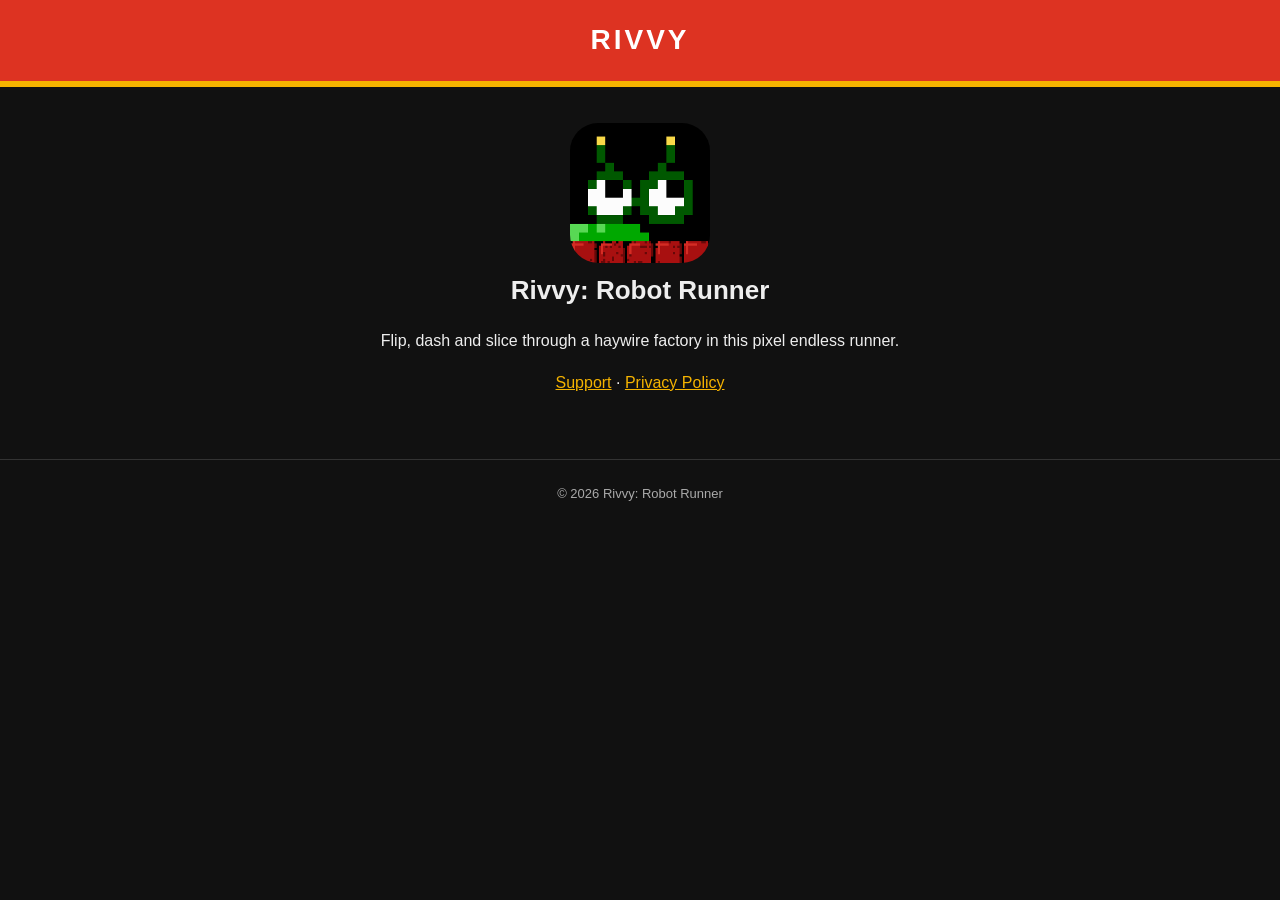
==== index.html @ 5d0de300 "Add files via upload" ====
<!doctype html><html lang="en"><head><meta charset="utf-8"><meta name="viewport" content="width=device-width,initial-scale=1">
<title>Rivvy: Robot Runner</title><link rel="stylesheet" href="style.css"></head><body>
<header><a href="index.html">RIVVY</a></header>
<main style="text-align:center">
<img src="icon.png" alt="Rivvy app icon" width="140" height="140" style="border-radius:28px;image-rendering:pixelated;margin-top:12px">
<h1>Rivvy: Robot Runner</h1>
<p>Flip, dash and slice through a haywire factory in this pixel endless runner.</p>
<p><a href="support.html">Support</a> &middot; <a href="privacy.html">Privacy Policy</a></p>
</main>
<footer>&copy; 2026 Rivvy: Robot Runner</footer>
</body></html>
---- style.css ----
:root{--bg:#111;--card:#1c1c1c;--text:#eee;--muted:#aaa;--red:#d32;--gold:#f5b300}
*{box-sizing:border-box}
body{margin:0;background:var(--bg);color:var(--text);font:16px/1.6 -apple-system,Helvetica,Arial,sans-serif}
header{background:var(--red);border-bottom:6px solid var(--gold);padding:18px 16px;text-align:center}
header a{color:#fff;text-decoration:none;font-weight:800;font-size:28px;letter-spacing:3px}
main{max-width:760px;margin:0 auto;padding:24px 16px 48px}
h1{font-size:26px;margin:0 0 4px}
h2{font-size:19px;margin:28px 0 6px;color:var(--gold)}
.muted{color:var(--muted);font-size:14px}
a{color:var(--gold)}
ul{padding-left:22px}
.card{background:var(--card);border-radius:10px;padding:16px;margin:16px 0}
footer{text-align:center;color:var(--muted);font-size:13px;padding:24px 16px;border-top:1px solid #333}
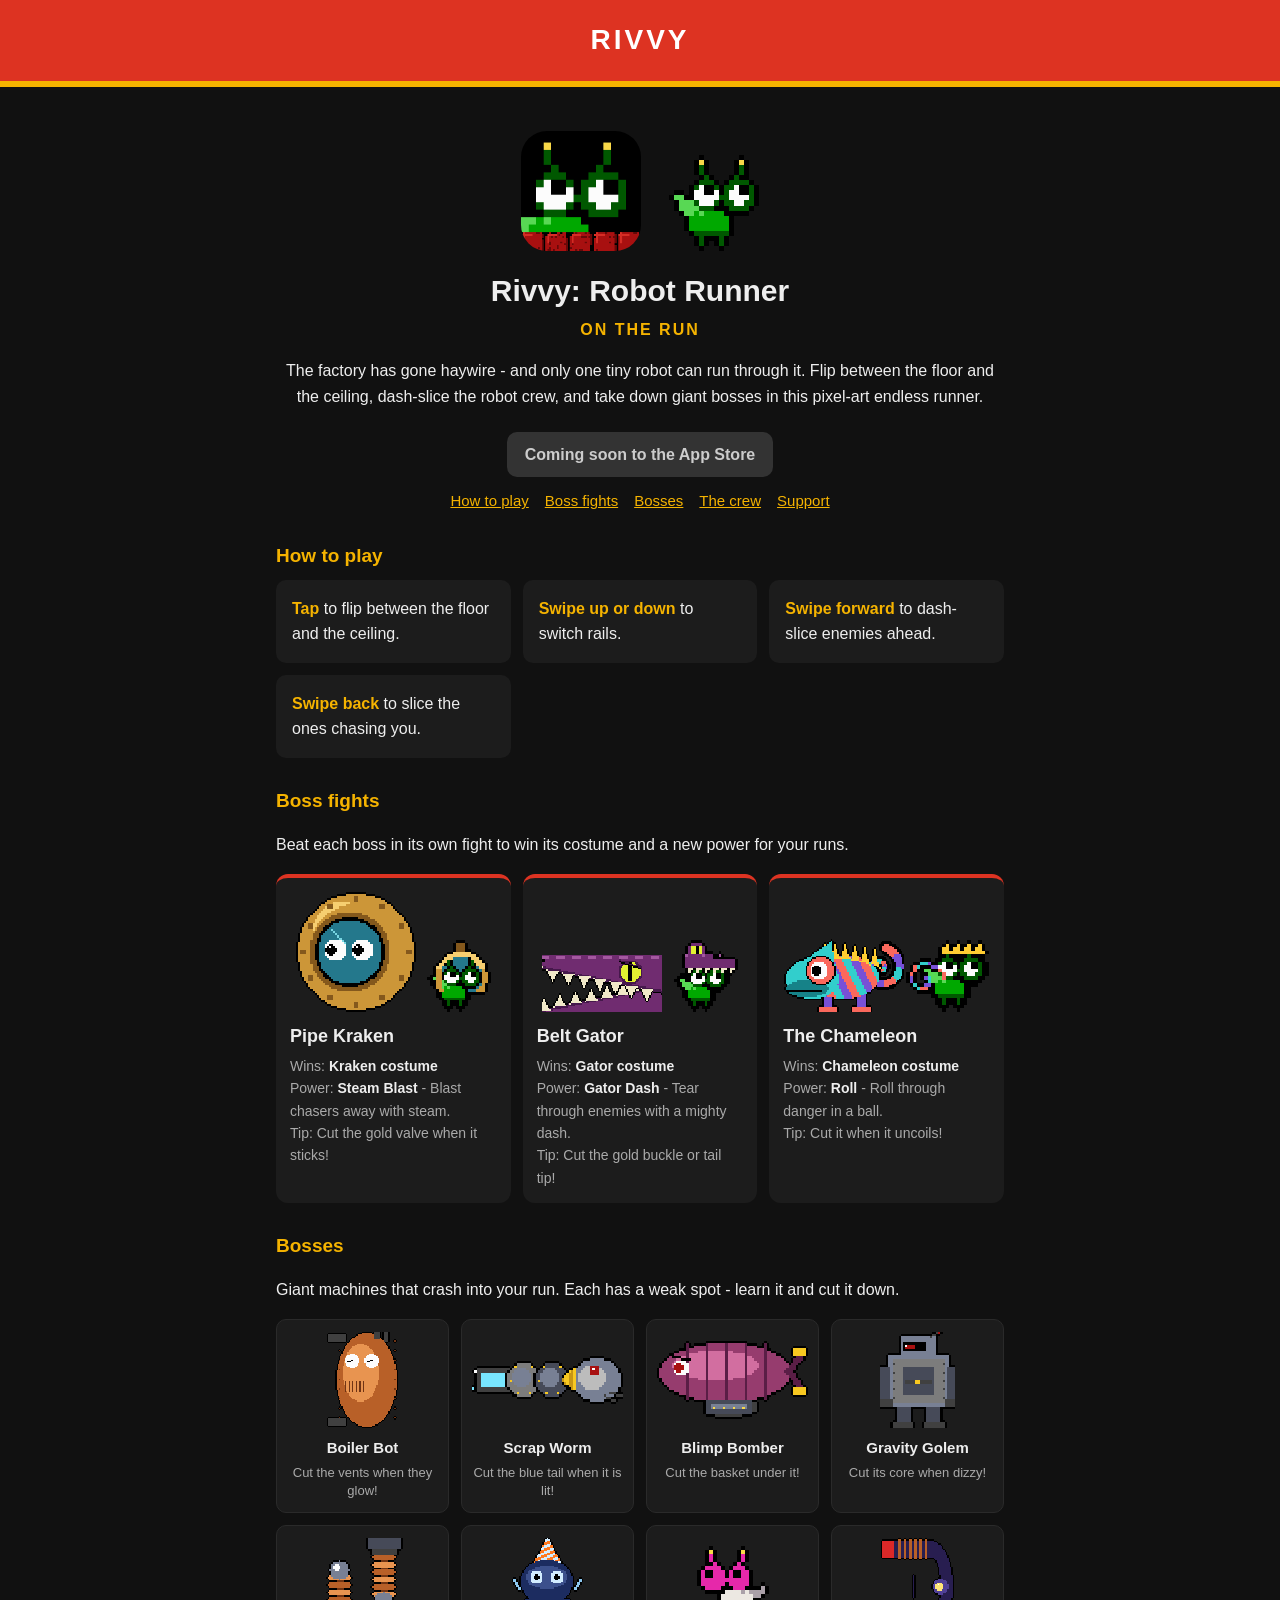
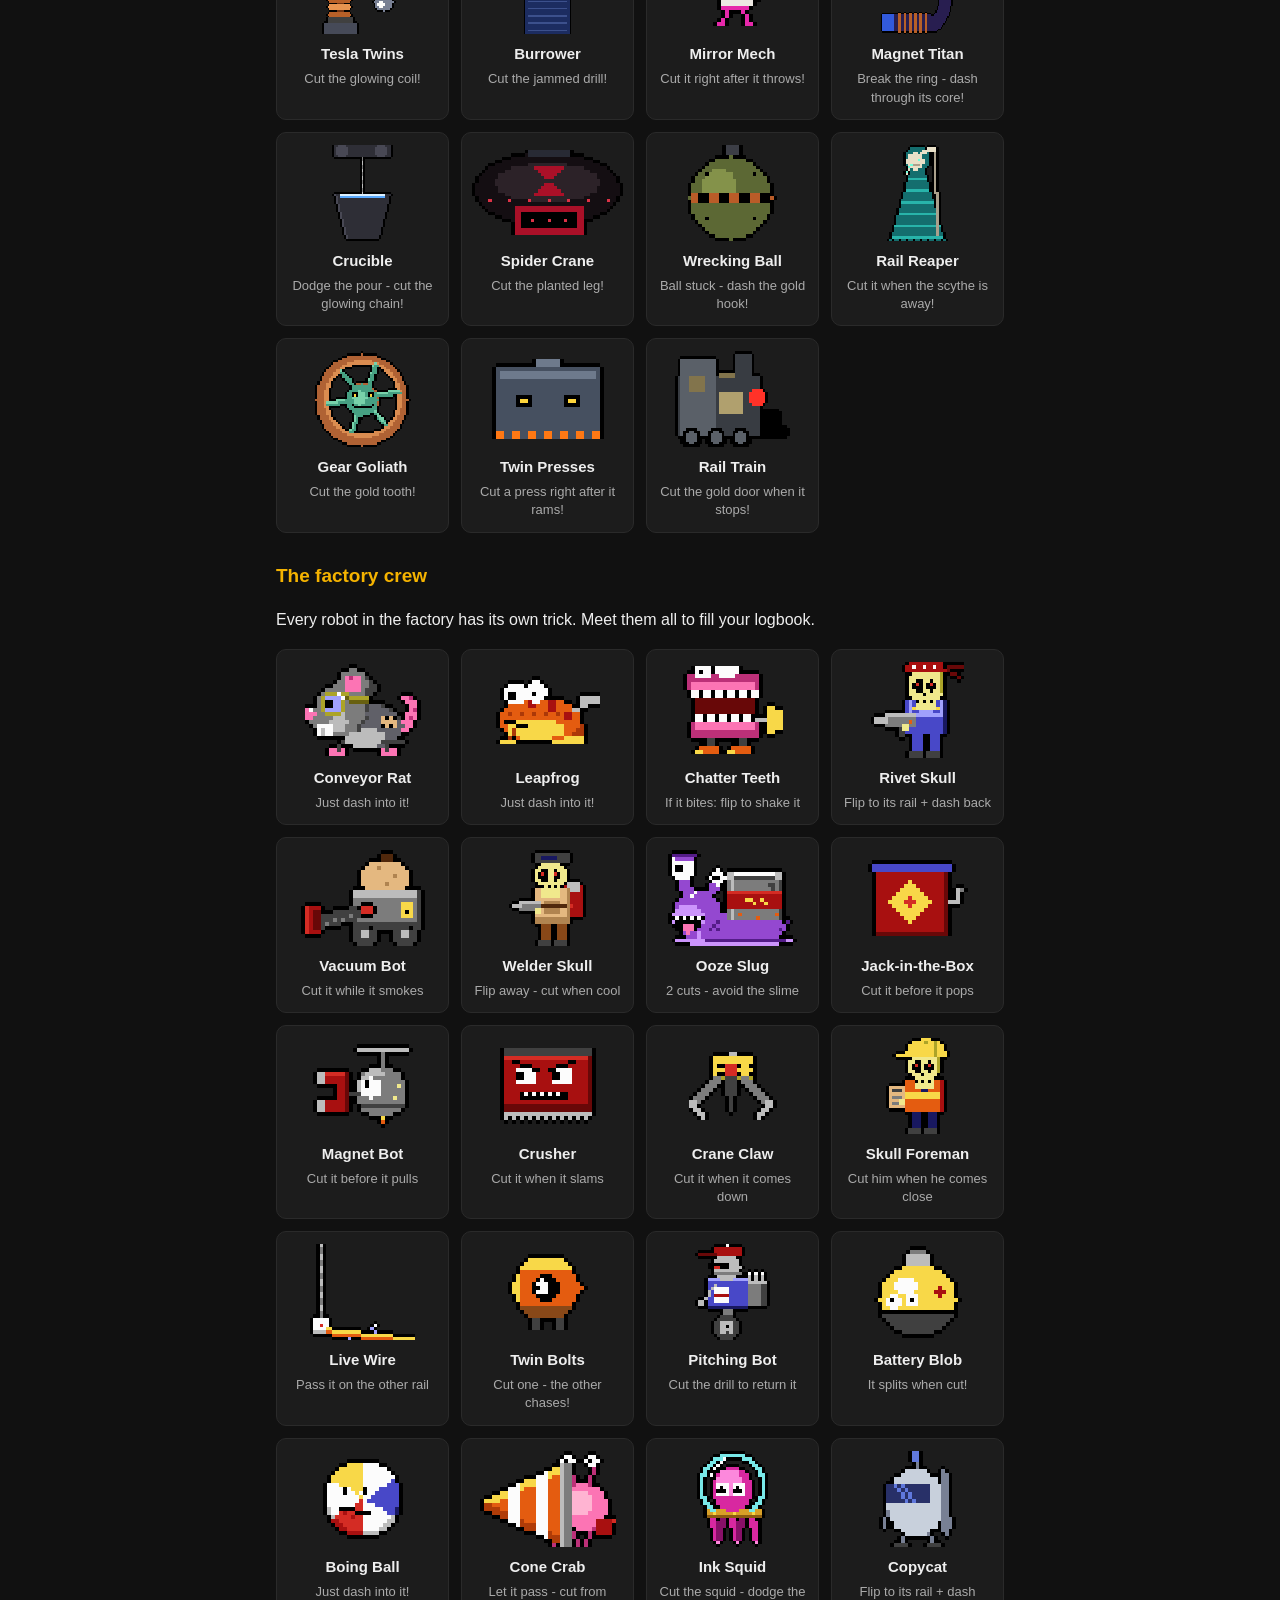
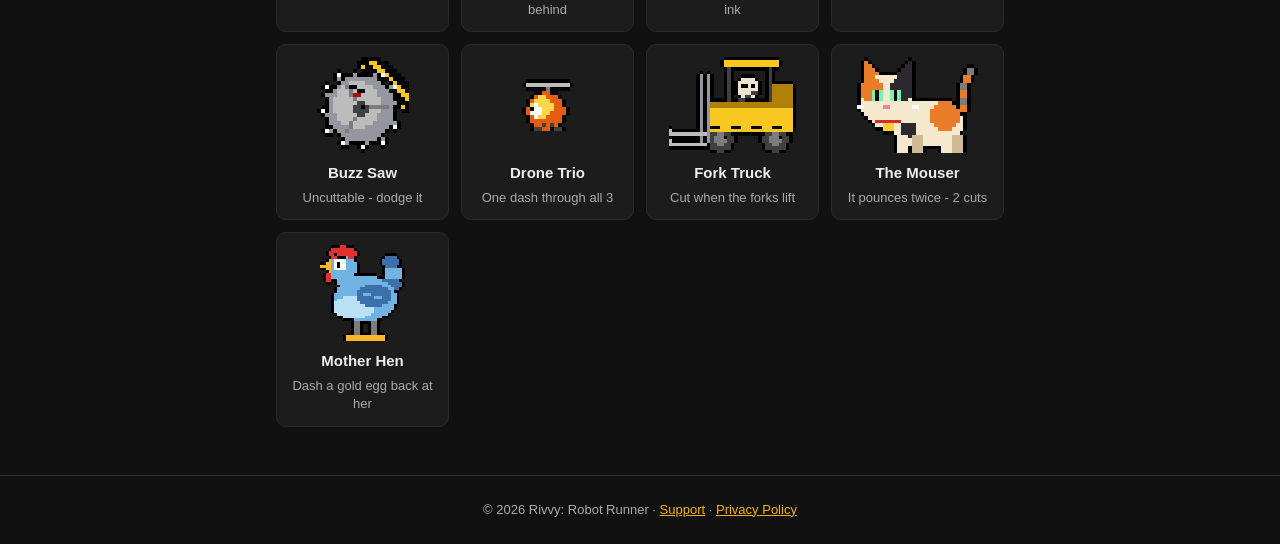
==== commit fafe9a19: "Add files via upload" ====
--- a/index.html
+++ b/index.html
@@ -1,11 +1,81 @@
 <!doctype html><html lang="en"><head><meta charset="utf-8"><meta name="viewport" content="width=device-width,initial-scale=1">
-<title>Rivvy: Robot Runner</title><link rel="stylesheet" href="style.css"></head><body>
+<title>Rivvy: Robot Runner</title>
+<meta name="description" content="Rivvy: Robot Runner - flip, dash and slice through a haywire factory in this pixel endless runner for iPhone.">
+<link rel="icon" href="icon.png"><link rel="stylesheet" href="style.css"></head><body>
 <header><a href="index.html">RIVVY</a></header>
-<main style="text-align:center">
-<img src="icon.png" alt="Rivvy app icon" width="140" height="140" style="border-radius:28px;image-rendering:pixelated;margin-top:12px">
-<h1>Rivvy: Robot Runner</h1>
-<p>Flip, dash and slice through a haywire factory in this pixel endless runner.</p>
-<p><a href="support.html">Support</a> &middot; <a href="privacy.html">Privacy Policy</a></p>
+<main>
+<section class="hero">
+  <div class="pics"><img class="icon" src="icon.png" alt="Rivvy app icon"><img class="bot" src="img/rivvy.png" alt="Rivvy the robot" onerror="this.remove()"></div>
+  <h1>Rivvy: Robot Runner</h1>
+  <div class="tag">ON THE RUN</div>
+  <p>The factory has gone haywire - and only one tiny robot can run through it. Flip between the floor and the ceiling,
+  dash-slice the robot crew, and take down giant bosses in this pixel-art endless runner.</p>
+  <span class="store soon">Coming soon to the App Store</span>
+</section>
+<nav class="jump"><a href="#play">How to play</a><a href="#fights">Boss fights</a><a href="#bosses">Bosses</a><a href="#crew">The crew</a><a href="support.html">Support</a></nav>
+
+<h2 id="play">How to play</h2>
+<div class="feats">
+  <div class="card"><b>Tap</b> to flip between the floor and the ceiling.</div>
+  <div class="card"><b>Swipe up or down</b> to switch rails.</div>
+  <div class="card"><b>Swipe forward</b> to dash-slice enemies ahead.</div>
+  <div class="card"><b>Swipe back</b> to slice the ones chasing you.</div>
+</div>
+
+<h2 id="fights">Boss fights</h2>
+<p>Beat each boss in its own fight to win its costume and a new power for your runs.</p>
+<div class="fights" id="fightList"></div>
+
+<h2 id="bosses">Bosses</h2>
+<p>Giant machines that crash into your run. Each has a weak spot - learn it and cut it down.</p>
+<div class="grid" id="bossList"></div>
+
+<h2 id="crew">The factory crew</h2>
+<p>Every robot in the factory has its own trick. Meet them all to fill your logbook.</p>
+<div class="grid" id="crewList"></div>
 </main>
-<footer>&copy; 2026 Rivvy: Robot Runner</footer>
+<footer>&copy; 2026 Rivvy: Robot Runner &middot; <a href="support.html">Support</a> &middot; <a href="privacy.html">Privacy Policy</a></footer>
+<script>
+// Names and tips come from the game (TunnelBoss.Titles/Tips, FactoryCrew.Name/Tip); pictures from Unity's "Export Website Art".
+const cap = s => s.toLowerCase().replace(/(^|[\s-])\S/g, m => m.toUpperCase()).replace(/\bIt\b/g,"it");
+const tip = s => s.charAt(0) + s.slice(1).toLowerCase();
+const slug = s => s.toLowerCase().replace("the ","").replace(/ /g,"_").replace(/-/g,"_");
+function tile(img, name, text){
+  return `<div class="tile"><div class="art"><img src="${img}" alt="${name}" loading="lazy" onerror="this.style.visibility='hidden'"></div>
+    <div class="name">${name}</div>${text ? `<div class="tip">${text}</div>` : ""}</div>`;
+}
+const fights = [
+  ["PIPE KRAKEN","kraken","Kraken","Steam Blast","Blast chasers away with steam.","CUT THE GOLD VALVE WHEN IT STICKS!"],
+  ["BELT GATOR","gator","Gator","Gator Dash","Tear through enemies with a mighty dash.","CUT THE GOLD BUCKLE OR TAIL TIP!"],
+  ["THE CHAMELEON","chameleon","Chameleon","Roll","Roll through danger in a ball.","CUT IT WHEN IT UNCOILS!"],
+];
+document.getElementById("fightList").innerHTML = fights.map(([t,c,cn,ab,abt,hint]) =>
+  `<div class="fight"><div class="pair"><img src="img/boss_${slug(t)}.png" alt="${cap(t)}" onerror="this.style.visibility='hidden'">
+   <img class="bot" src="img/costume_${c}.png" alt="Rivvy in the ${cn} costume" onerror="this.style.visibility='hidden'"></div>
+   <h3>${cap(t)}</h3><div class="row">Wins: <b>${cn} costume</b></div><div class="row">Power: <b>${ab}</b> - ${abt}</div>
+   <div class="row">Tip: ${tip(hint)}</div></div>`).join("");
+const bosses = [
+  ["BOILER BOT","CUT THE VENTS WHEN THEY GLOW!"],["SCRAP WORM","CUT THE BLUE TAIL WHEN IT IS LIT!"],
+  ["BLIMP BOMBER","CUT THE BASKET UNDER IT!"],["GRAVITY GOLEM","CUT ITS CORE WHEN DIZZY!"],["TESLA TWINS","CUT THE GLOWING COIL!"],
+  ["BURROWER","CUT THE JAMMED DRILL!"],["MIRROR MECH","CUT IT RIGHT AFTER IT THROWS!"],["MAGNET TITAN","BREAK THE RING - DASH THROUGH ITS CORE!"],
+  ["CRUCIBLE","DODGE THE POUR - CUT THE GLOWING CHAIN!"],["SPIDER CRANE","CUT THE PLANTED LEG!"],
+  ["WRECKING BALL","BALL STUCK - DASH THE GOLD HOOK!"],["RAIL REAPER","CUT IT WHEN THE SCYTHE IS AWAY!"],["GEAR GOLIATH","CUT THE GOLD TOOTH!"],
+  ["TWIN PRESSES","CUT A PRESS RIGHT AFTER IT RAMS!"],["RAIL TRAIN","CUT THE GOLD DOOR WHEN IT STOPS!"],
+];
+document.getElementById("bossList").innerHTML = bosses.map(([t,h]) => tile(`img/boss_${slug(t)}.png`, cap(t), tip(h))).join("");
+const crew = [
+  ["rat","Conveyor Rat",""],["frog","Leapfrog",""],["teeth","Chatter Teeth","IF IT BITES: FLIP TO SHAKE IT"],
+  ["riveter","Rivet Skull","FLIP TO ITS RAIL + DASH BACK"],["vacuum","Vacuum Bot","CUT IT WHILE IT SMOKES"],
+  ["welder","Welder Skull","FLIP AWAY - CUT WHEN COOL"],["slug","Ooze Slug","2 CUTS - AVOID THE SLIME"],
+  ["jack","Jack-in-the-Box","CUT IT BEFORE IT POPS"],["magnet","Magnet Bot","CUT IT BEFORE IT PULLS"],
+  ["crusher","Crusher","CUT IT WHEN IT SLAMS"],["claw","Crane Claw","CUT IT WHEN IT COMES DOWN"],
+  ["foreman","Skull Foreman","CUT HIM WHEN HE COMES CLOSE"],["wire","Live Wire","PASS IT ON THE OTHER RAIL"],
+  ["nut","Twin Bolts","CUT ONE - THE OTHER CHASES!"],["pitcher","Pitching Bot","CUT THE DRILL TO RETURN IT"],
+  ["blob","Battery Blob","IT SPLITS WHEN CUT!"],["boing","Boing Ball",""],["crab","Cone Crab","LET IT PASS - CUT FROM BEHIND"],
+  ["squid","Ink Squid","CUT THE SQUID - DODGE THE INK"],["copycat","Copycat","FLIP TO ITS RAIL + DASH"],
+  ["saw","Buzz Saw","UNCUTTABLE - DODGE IT"],["drone","Drone Trio","ONE DASH THROUGH ALL 3"],["fork","Fork Truck","CUT WHEN THE FORKS LIFT"],
+  ["mouser","The Mouser","IT POUNCES TWICE - 2 CUTS"],["hen","Mother Hen","DASH A GOLD EGG BACK AT HER"],
+];
+document.getElementById("crewList").innerHTML = crew.map(([k,n,h]) => tile(`img/crew_${k}.png`, n, h ? tip(h) : "Just dash into it!")).join("");
+</script>
 </body></html>
--- a/style.css
+++ b/style.css
@@ -11,3 +11,31 @@
 ul{padding-left:22px}
 .card{background:var(--card);border-radius:10px;padding:16px;margin:16px 0}
 footer{text-align:center;color:var(--muted);font-size:13px;padding:24px 16px;border-top:1px solid #333}
+
+/* ---- showcase home page (2026-11-18) ---- */
+.hero{text-align:center;padding:12px 0 8px}
+.hero .pics{display:flex;justify-content:center;align-items:flex-end;gap:28px;margin:8px 0 16px}
+.hero .icon{width:120px;height:120px;border-radius:26px;image-rendering:pixelated}
+.hero .bot{height:96px;image-rendering:pixelated}
+.hero h1{font-size:30px;margin:0}
+.hero .tag{color:var(--gold);font-weight:700;letter-spacing:2px;margin:2px 0 12px}
+.store{display:inline-block;background:#fff;color:#000;border-radius:10px;padding:10px 18px;font-weight:700;text-decoration:none;margin-top:6px}
+.store.soon{background:#333;color:#ccc}
+.feats{display:grid;grid-template-columns:repeat(auto-fit,minmax(200px,1fr));gap:12px;margin:8px 0}
+.feats .card{margin:0}
+.feats b{color:var(--gold)}
+.grid{display:grid;grid-template-columns:repeat(auto-fill,minmax(150px,1fr));gap:12px}
+.tile{background:var(--card);border-radius:10px;padding:12px 10px;text-align:center;border:1px solid #2a2a2a}
+.tile .art{height:96px;display:flex;align-items:center;justify-content:center;margin-bottom:8px}
+.tile img{max-width:100%;max-height:96px;image-rendering:pixelated}
+.tile .name{font-weight:700;font-size:15px}
+.tile .tip{color:var(--muted);font-size:13px;line-height:1.4;margin-top:4px}
+.fights{display:grid;grid-template-columns:repeat(auto-fit,minmax(220px,1fr));gap:12px}
+.fight{background:var(--card);border-radius:12px;padding:14px;border-top:4px solid var(--red)}
+.fight .pair{display:flex;align-items:flex-end;justify-content:space-around;height:120px;margin-bottom:10px}
+.fight .pair img{max-height:120px;max-width:58%;image-rendering:pixelated}
+.fight .pair img.bot{max-height:72px}
+.fight h3{margin:0 0 4px;font-size:18px}
+.fight .row{font-size:14px;color:var(--muted)}
+.fight .row b{color:var(--text)}
+nav.jump{display:flex;flex-wrap:wrap;justify-content:center;gap:8px 16px;margin:4px 0 8px;font-size:15px}
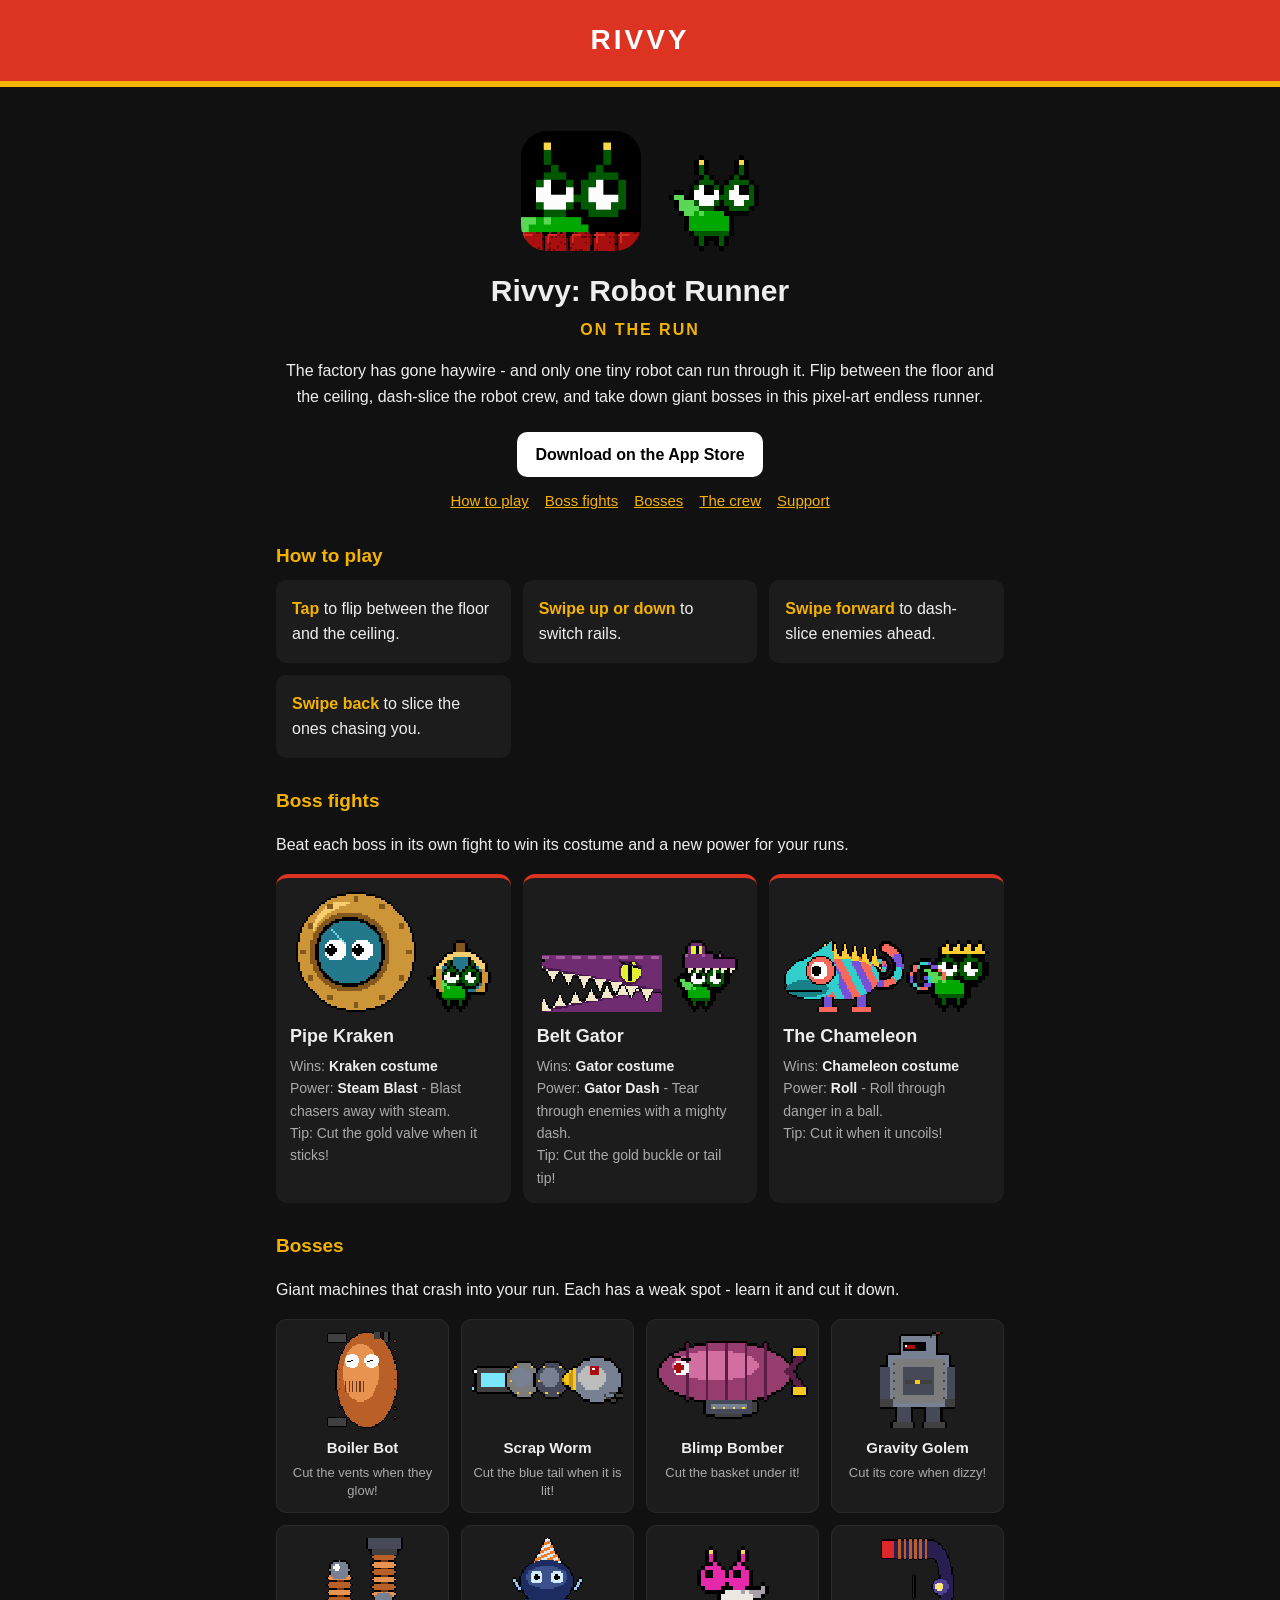
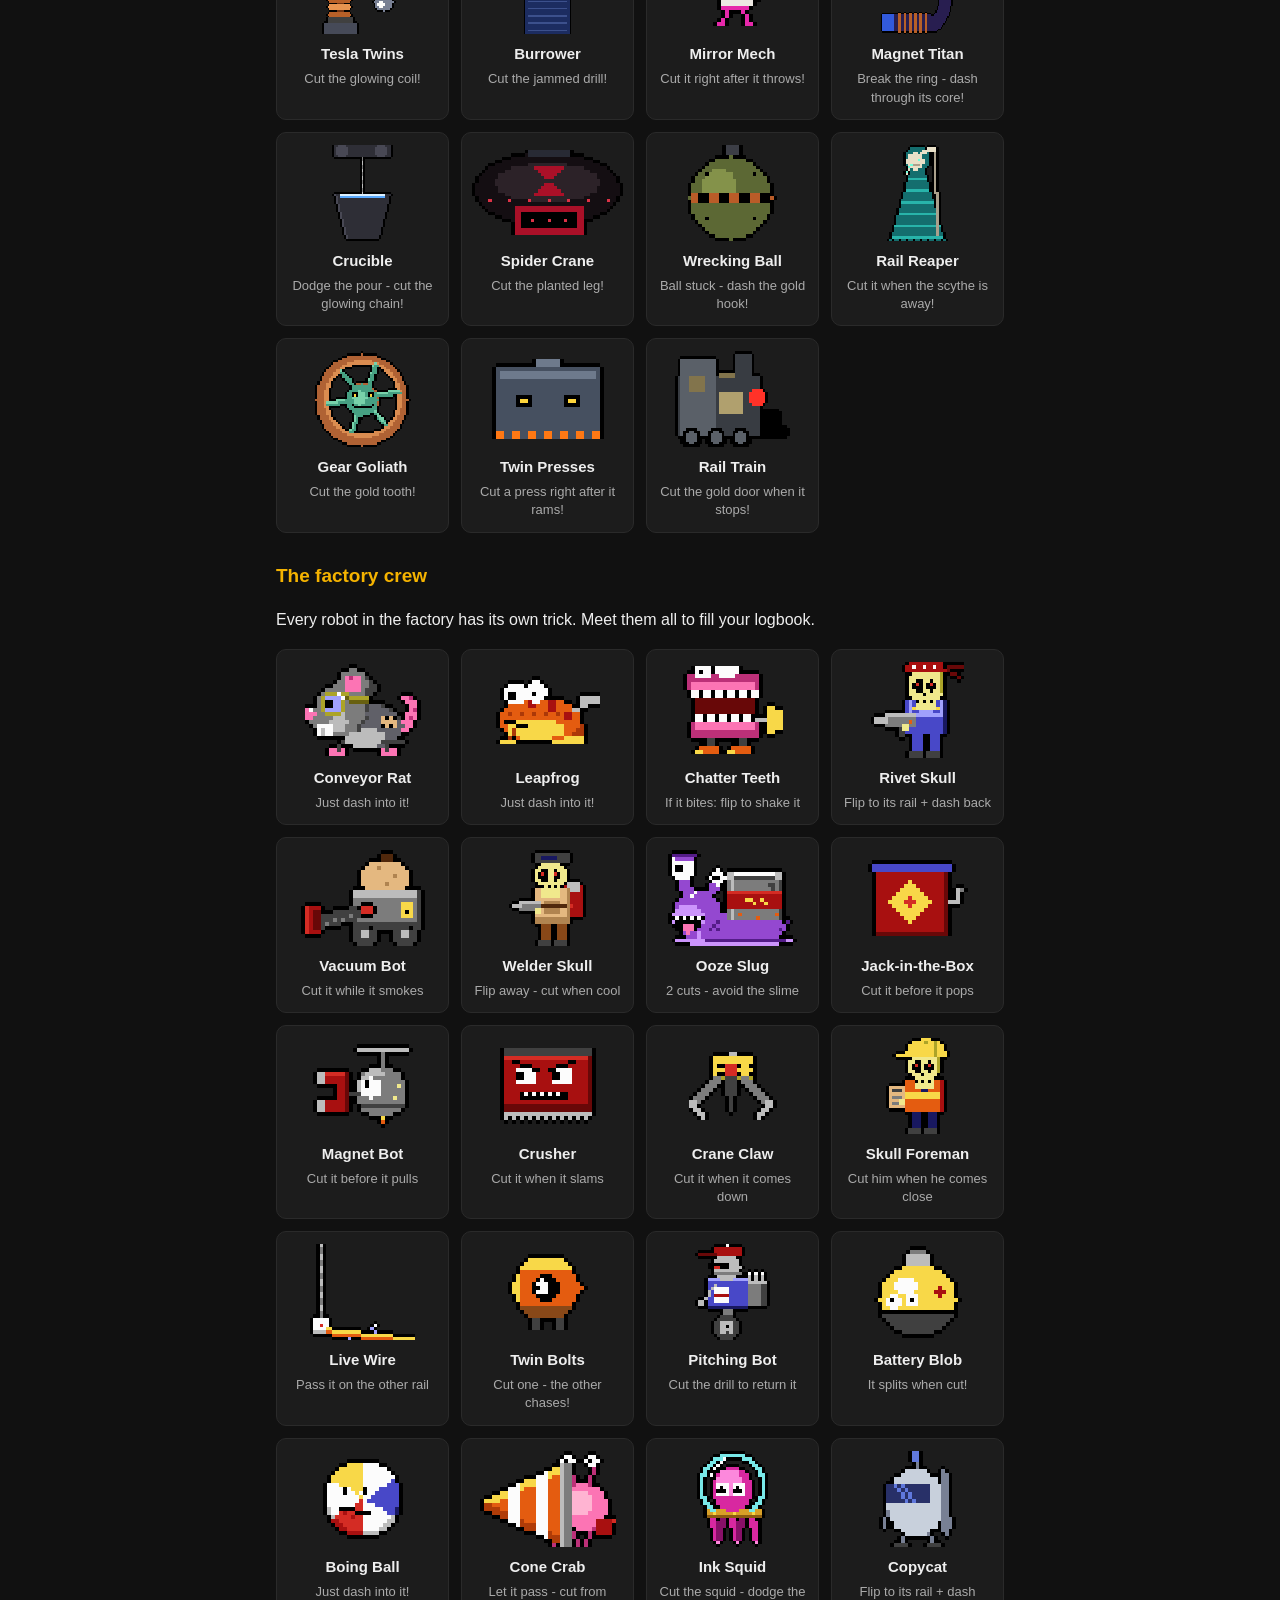
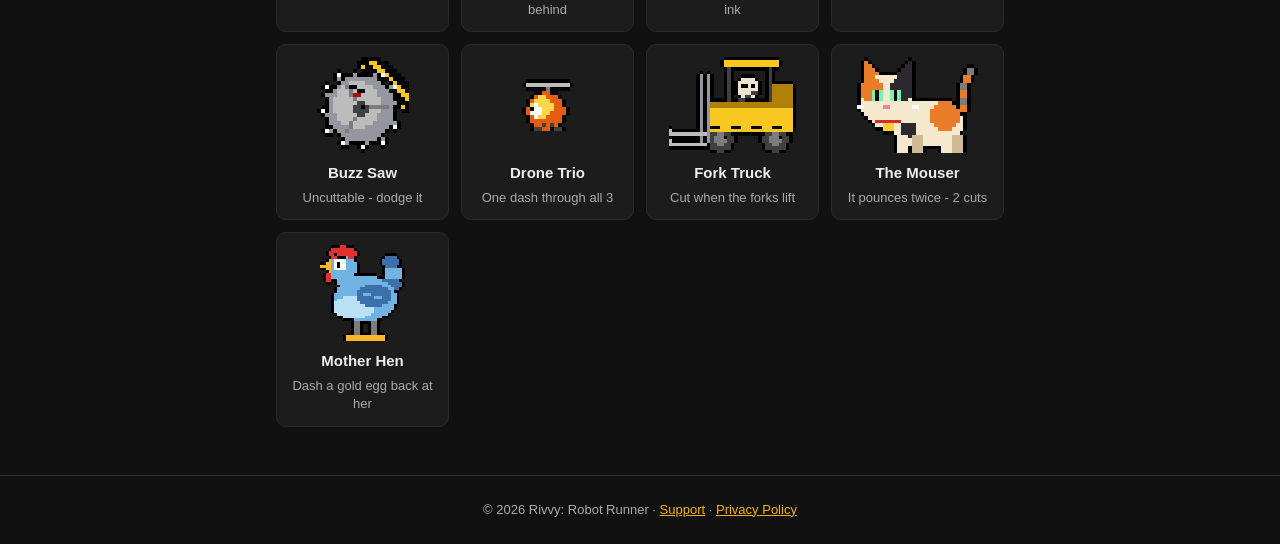
==== commit 90e1d524: "Add files via upload" ====
--- a/index.html
+++ b/index.html
@@ -10,7 +10,7 @@
   <div class="tag">ON THE RUN</div>
   <p>The factory has gone haywire - and only one tiny robot can run through it. Flip between the floor and the ceiling,
   dash-slice the robot crew, and take down giant bosses in this pixel-art endless runner.</p>
-  <span class="store soon">Coming soon to the App Store</span>
+  <a class="store" href="https://apps.apple.com/app/id6836386149">Download on the App Store</a>
 </section>
 <nav class="jump"><a href="#play">How to play</a><a href="#fights">Boss fights</a><a href="#bosses">Bosses</a><a href="#crew">The crew</a><a href="support.html">Support</a></nav>
 
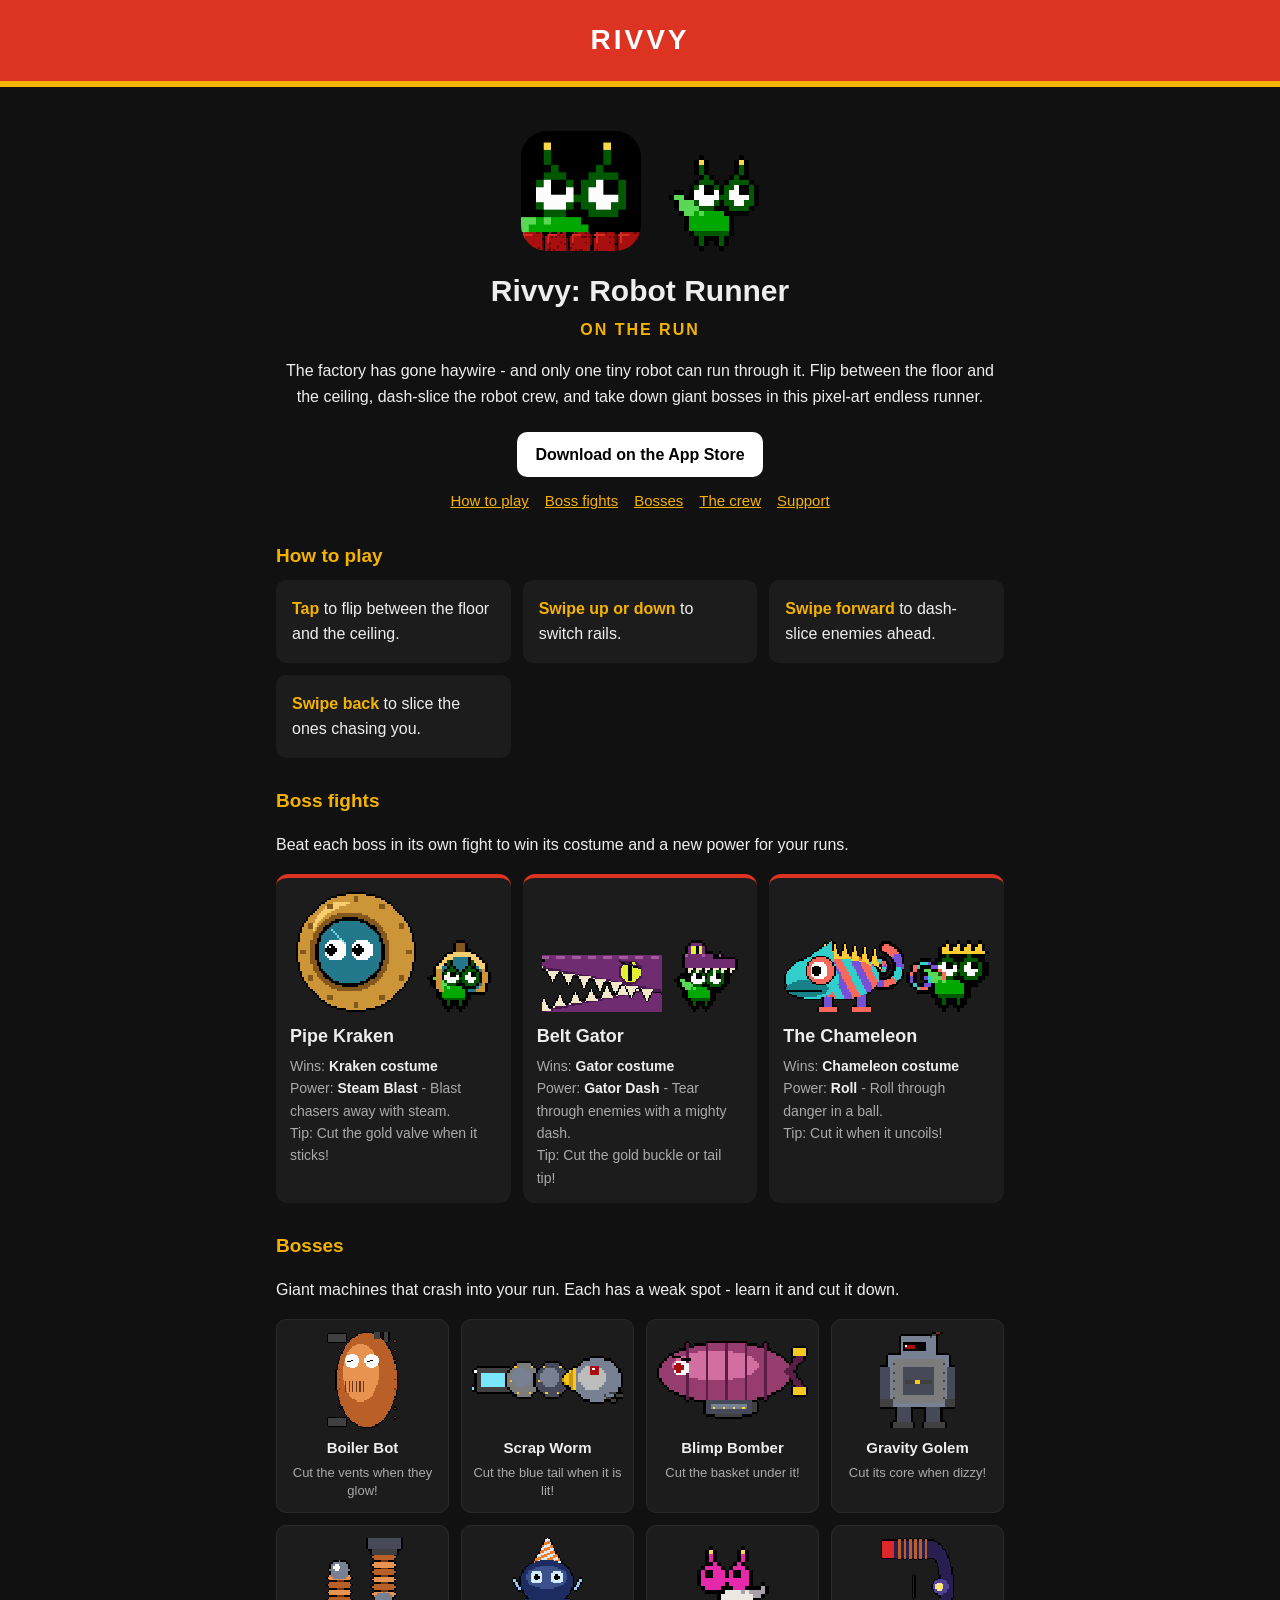
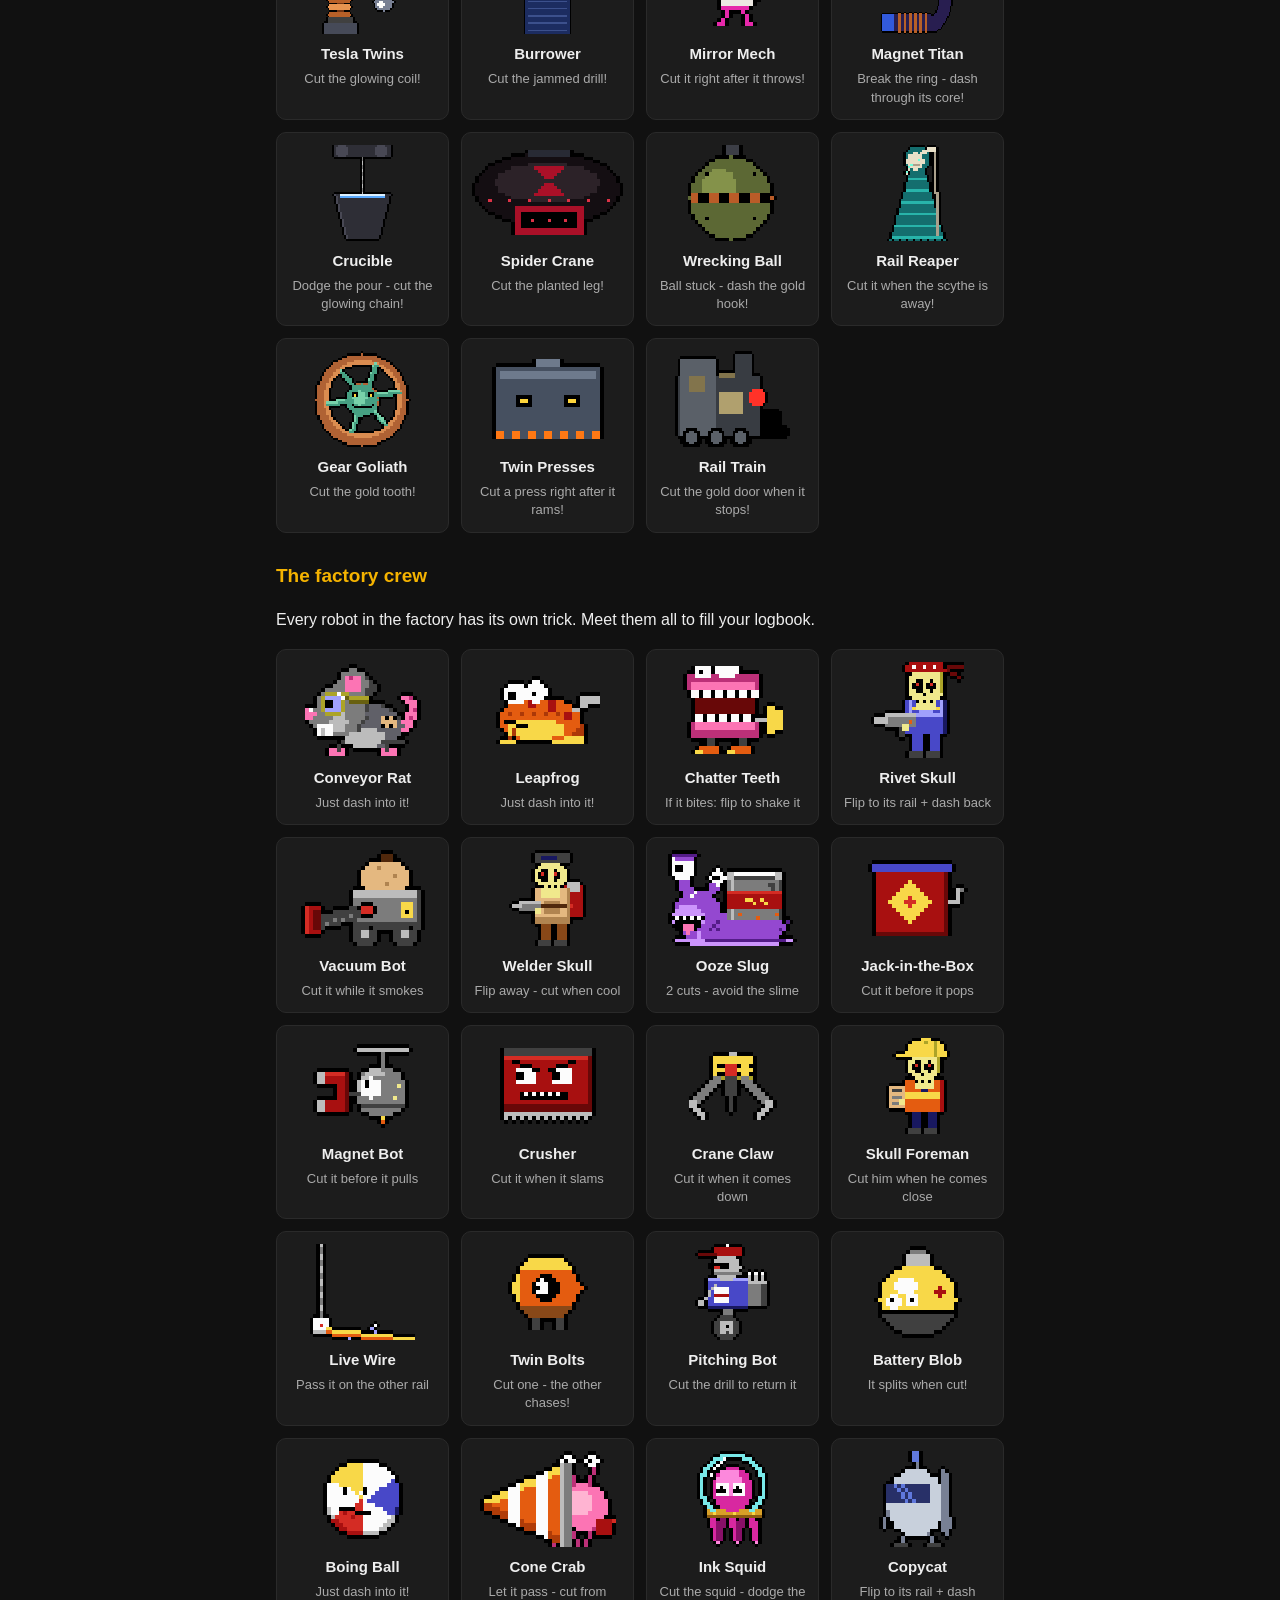
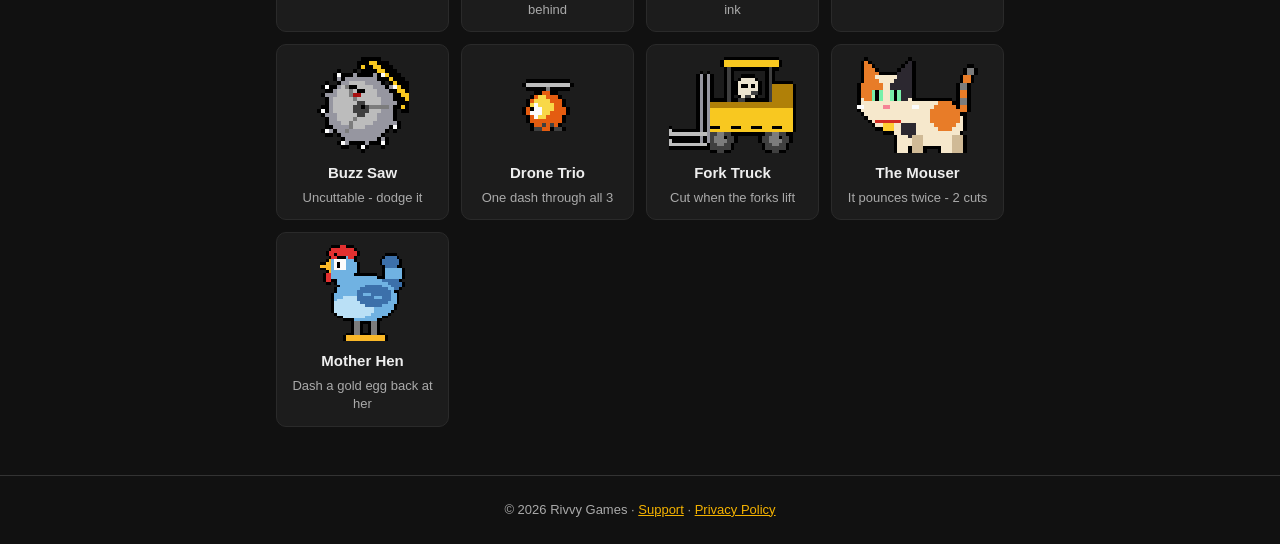
==== commit a81f2376: "Add files via upload" ====
--- a/index.html
+++ b/index.html
@@ -34,7 +34,7 @@
 <p>Every robot in the factory has its own trick. Meet them all to fill your logbook.</p>
 <div class="grid" id="crewList"></div>
 </main>
-<footer>&copy; 2026 Rivvy: Robot Runner &middot; <a href="support.html">Support</a> &middot; <a href="privacy.html">Privacy Policy</a></footer>
+<footer>&copy; 2026 Rivvy Games &middot; <a href="support.html">Support</a> &middot; <a href="privacy.html">Privacy Policy</a></footer>
 <script>
 // Names and tips come from the game (TunnelBoss.Titles/Tips, FactoryCrew.Name/Tip); pictures from Unity's "Export Website Art".
 const cap = s => s.toLowerCase().replace(/(^|[\s-])\S/g, m => m.toUpperCase()).replace(/\bIt\b/g,"it");
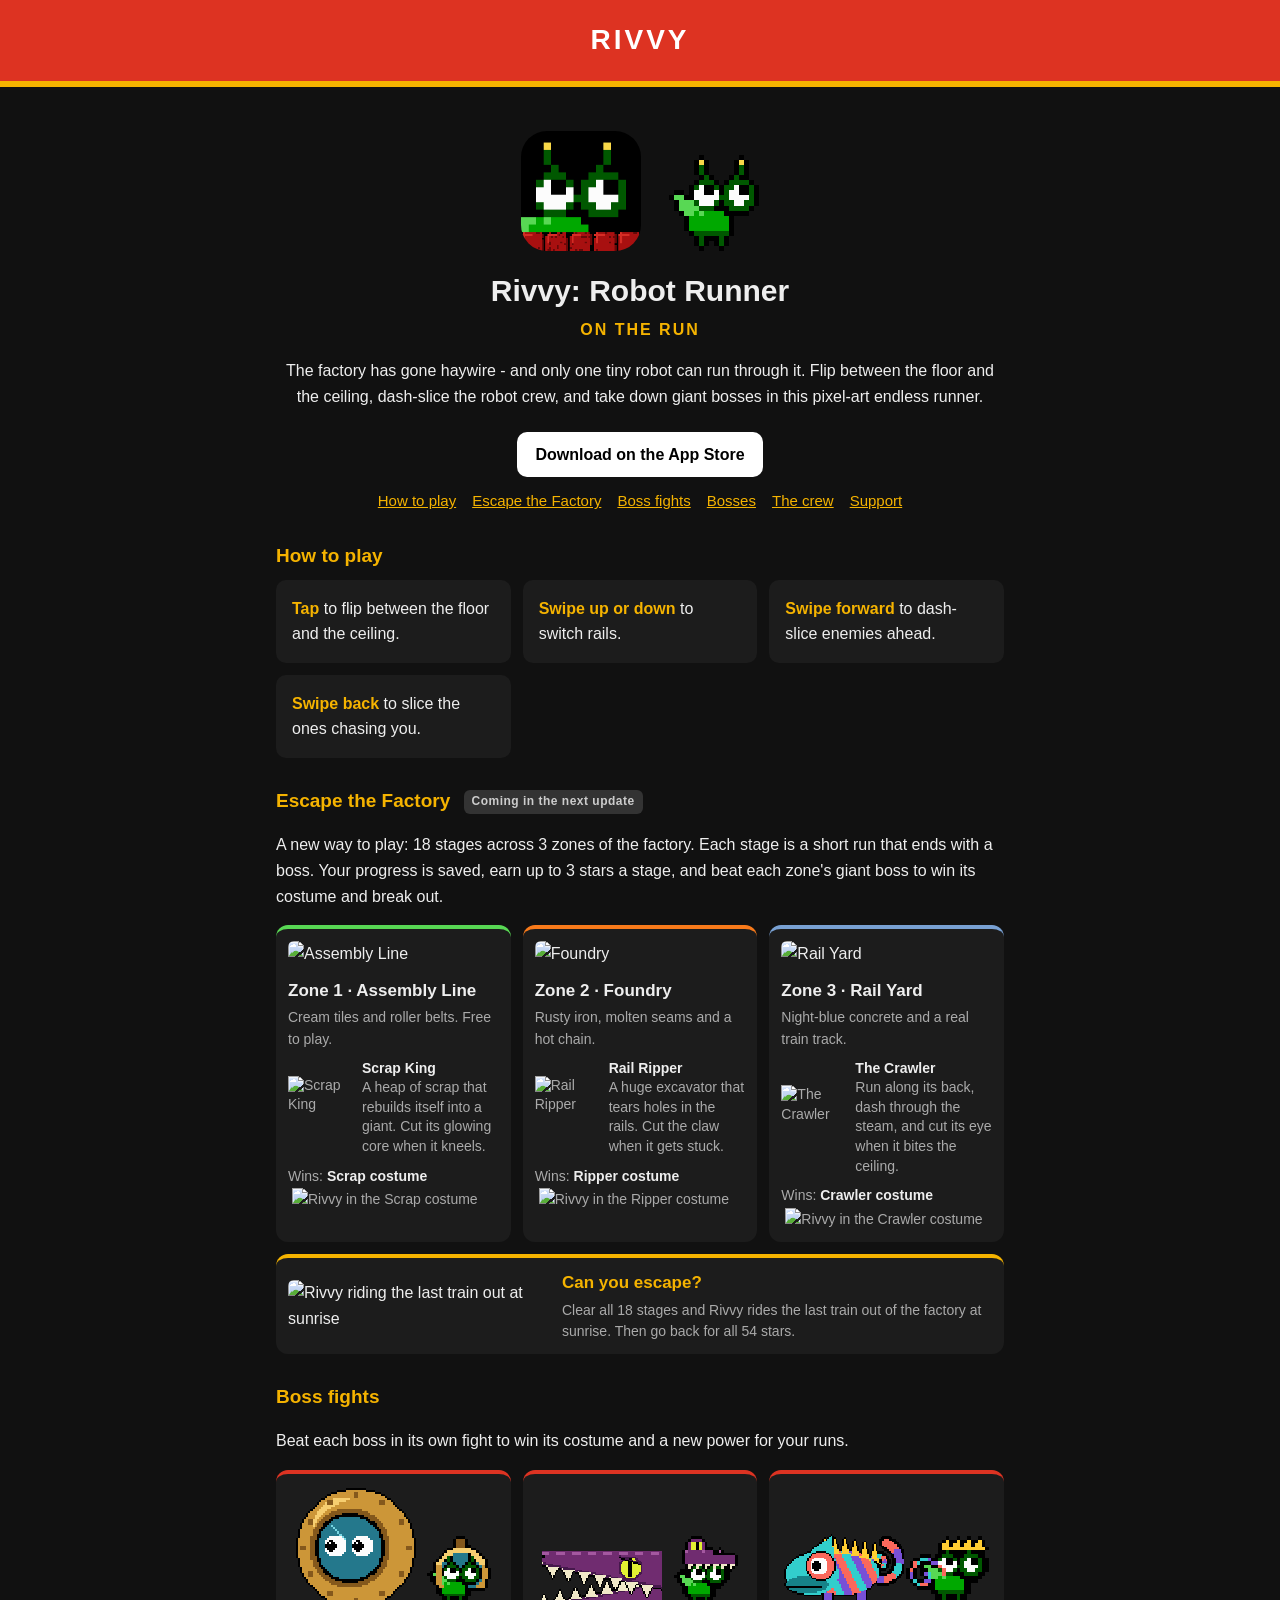
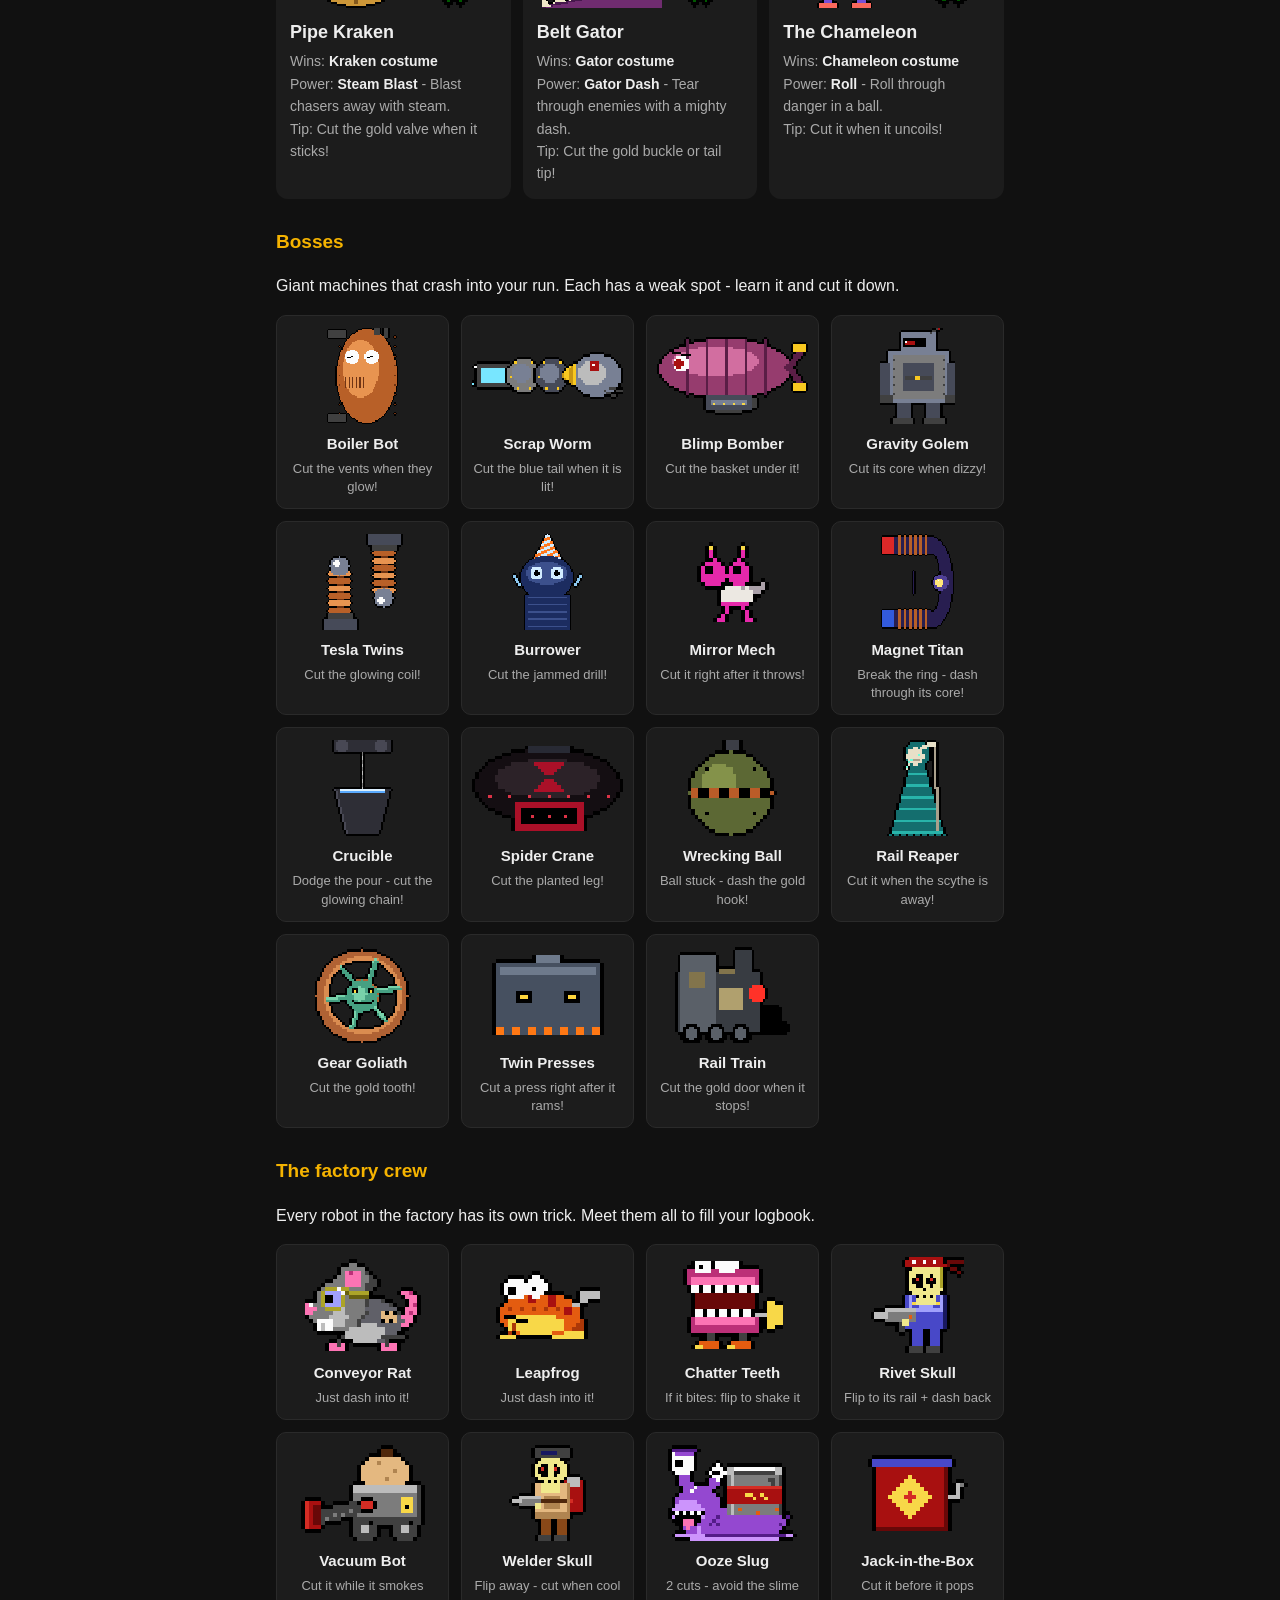
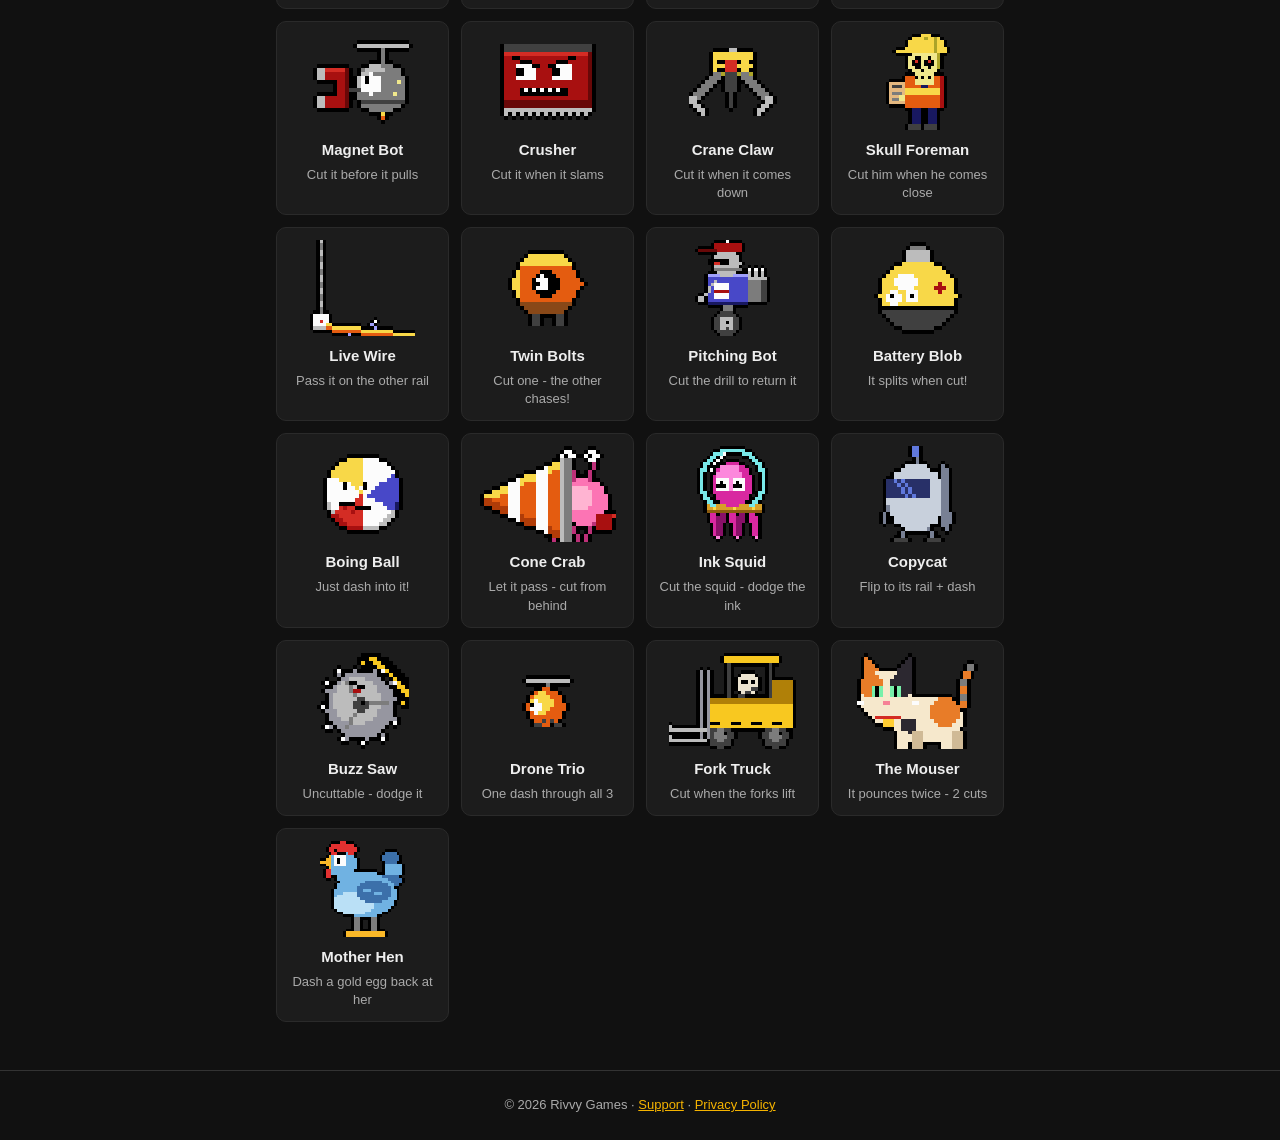
==== commit 28df143d: "Add files via upload" ====
--- a/index.html
+++ b/index.html
@@ -12,7 +12,7 @@
   dash-slice the robot crew, and take down giant bosses in this pixel-art endless runner.</p>
   <a class="store" href="https://apps.apple.com/app/id6836386149">Download on the App Store</a>
 </section>
-<nav class="jump"><a href="#play">How to play</a><a href="#fights">Boss fights</a><a href="#bosses">Bosses</a><a href="#crew">The crew</a><a href="support.html">Support</a></nav>
+<nav class="jump"><a href="#play">How to play</a><a href="#stages">Escape the Factory</a><a href="#fights">Boss fights</a><a href="#bosses">Bosses</a><a href="#crew">The crew</a><a href="support.html">Support</a></nav>
 
 <h2 id="play">How to play</h2>
 <div class="feats">
@@ -21,6 +21,26 @@
   <div class="card"><b>Swipe forward</b> to dash-slice enemies ahead.</div>
   <div class="card"><b>Swipe back</b> to slice the ones chasing you.</div>
 </div>
+
+<h2 id="stages">Escape the Factory <span class="soon-tag">Coming in the next update</span></h2>
+<p>A new way to play: 18 stages across 3 zones of the factory. Each stage is a short run that ends with a boss.
+Your progress is saved, earn up to 3 stars a stage, and beat each zone's giant boss to win its costume and break out.</p>
+<div class="zones">
+  <div class="zone z1"><img src="img/zone_1.png" alt="Assembly Line">
+    <h3>Zone 1 &middot; Assembly Line</h3><div class="row">Cream tiles and roller belts. Free to play.</div>
+    <div class="boss"><img src="img/boss_scrap_king.png" alt="Scrap King"><div><b>Scrap King</b><br>A heap of scrap that rebuilds itself into a giant. Cut its glowing core when it kneels.</div></div>
+    <div class="row">Wins: <b>Scrap costume</b> <img class="cos" src="img/costume_scrap.png" alt="Rivvy in the Scrap costume"></div></div>
+  <div class="zone z2"><img src="img/zone_2.png" alt="Foundry">
+    <h3>Zone 2 &middot; Foundry</h3><div class="row">Rusty iron, molten seams and a hot chain.</div>
+    <div class="boss"><img src="img/boss_rail_ripper.png" alt="Rail Ripper"><div><b>Rail Ripper</b><br>A huge excavator that tears holes in the rails. Cut the claw when it gets stuck.</div></div>
+    <div class="row">Wins: <b>Ripper costume</b> <img class="cos" src="img/costume_ripper.png" alt="Rivvy in the Ripper costume"></div></div>
+  <div class="zone z3"><img src="img/zone_3.png" alt="Rail Yard">
+    <h3>Zone 3 &middot; Rail Yard</h3><div class="row">Night-blue concrete and a real train track.</div>
+    <div class="boss"><img src="img/boss_crawler.png" alt="The Crawler"><div><b>The Crawler</b><br>Run along its back, dash through the steam, and cut its eye when it bites the ceiling.</div></div>
+    <div class="row">Wins: <b>Crawler costume</b> <img class="cos" src="img/costume_crawler.png" alt="Rivvy in the Crawler costume"></div></div>
+</div>
+<div class="escape"><img src="img/escape.png" alt="Rivvy riding the last train out at sunrise">
+  <div><h3>Can you escape?</h3>Clear all 18 stages and Rivvy rides the last train out of the factory at sunrise. Then go back for all 54 stars.</div></div>
 
 <h2 id="fights">Boss fights</h2>
 <p>Beat each boss in its own fight to win its costume and a new power for your runs.</p>
--- a/style.css
+++ b/style.css
@@ -39,3 +39,23 @@
 .fight .row{font-size:14px;color:var(--muted)}
 .fight .row b{color:var(--text)}
 nav.jump{display:flex;flex-wrap:wrap;justify-content:center;gap:8px 16px;margin:4px 0 8px;font-size:15px}
+
+/* ---- Escape the Factory (stages, 2026-11-21) ---- */
+.soon-tag{display:inline-block;background:#333;color:#ccc;font-size:12px;font-weight:700;border-radius:6px;padding:2px 8px;margin-left:8px;vertical-align:middle;letter-spacing:.5px}
+.zones{display:grid;grid-template-columns:repeat(auto-fit,minmax(220px,1fr));gap:12px;margin:8px 0}
+.zone{background:var(--card);border-radius:12px;padding:12px;border-top:4px solid #58d854}
+.zone.z2{border-top-color:#f87a1a}
+.zone.z3{border-top-color:#78a0d2}
+.zone > img{width:100%;border-radius:6px;image-rendering:pixelated;display:block}
+.zone h3{margin:10px 0 2px;font-size:17px}
+.zone .row{font-size:14px;color:var(--muted)}
+.zone .row b{color:var(--text)}
+.zone .boss{display:flex;gap:10px;align-items:center;margin:8px 0;font-size:14px;color:var(--muted);line-height:1.4}
+.zone .boss b{color:var(--text)}
+.zone .boss img{width:64px;height:64px;object-fit:contain;image-rendering:pixelated;flex:none}
+.zone img.cos{height:28px;vertical-align:middle;image-rendering:pixelated;margin-left:4px}
+.escape{display:flex;gap:14px;align-items:center;background:var(--card);border-radius:12px;padding:12px;margin:12px 0;border-top:4px solid var(--gold)}
+.escape img{width:44%;max-width:260px;border-radius:6px;image-rendering:pixelated;flex:none}
+.escape h3{margin:0 0 4px;font-size:17px;color:var(--gold)}
+.escape div{font-size:14px;color:var(--muted);line-height:1.5}
+@media (max-width:480px){.escape{flex-direction:column}.escape img{width:100%;max-width:none}}
